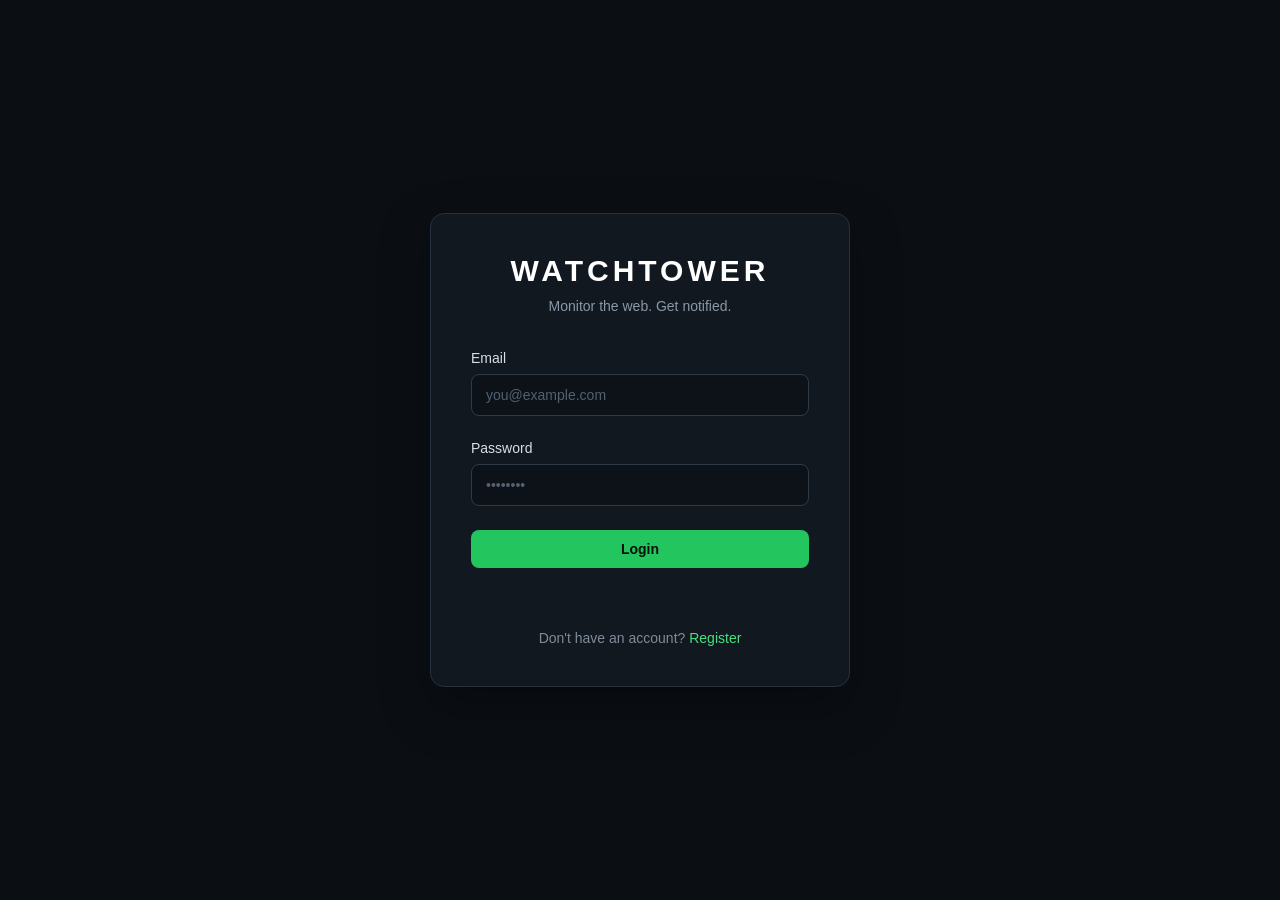
==== frontend/index.html @ 43a9a6f1 "Add monitoring rules and frontend" ====
<!DOCTYPE html>
<html lang="en">
<head>
    <meta charset="UTF-8">
    <meta name="viewport" content="width=device-width, initial-scale=1.0">
    <title>WatchTower — Login</title>

    <link rel="stylesheet" href="css/style.css">
</head>

<body>

    <main class="auth-container">

        <section class="auth-card">

            <div class="brand">
                <h1>WATCHTOWER</h1>
                <p>Monitor the web. Get notified.</p>
            </div>

            <form id="login-form">

                <div class="form-group">
                    <label for="email">Email</label>
                    <input
                        type="email"
                        id="email"
                        name="email"
                        placeholder="you@example.com"
                        required
                    >
                </div>

                <div class="form-group">
                    <label for="password">Password</label>
                    <input
                        type="password"
                        id="password"
                        name="password"
                        placeholder="••••••••"
                        required
                    >
                </div>

                <button type="submit" class="primary-button">
                    Login
                </button>

                <p id="login-error" class="error-message"></p>

            </form>

            <div class="auth-footer">
                <p>
                    Don't have an account?
                    <a href="#">Register</a>
                </p>
            </div>

        </section>

    </main>

    <script src="js/auth.js"></script>

</body>
</html>
---- frontend/css/style.css ----
* {
    box-sizing: border-box;
    margin: 0;
    padding: 0;
}

body {
    font-family: Arial, Helvetica, sans-serif;
    background: #0b0f14;
    color: #e6edf3;
    min-height: 100vh;
}

.auth-container {
    min-height: 100vh;
    display: flex;
    align-items: center;
    justify-content: center;
    padding: 24px;
}

.auth-card {
    width: 100%;
    max-width: 420px;
    background: #111820;
    border: 1px solid #26313d;
    border-radius: 14px;
    padding: 40px;
    box-shadow: 0 20px 50px rgba(0, 0, 0, 0.35);
}

.brand {
    text-align: center;
    margin-bottom: 36px;
}

.brand h1 {
    font-size: 30px;
    letter-spacing: 4px;
    color: #ffffff;
    margin-bottom: 10px;
}

.brand p {
    color: #8b98a7;
    font-size: 14px;
}

.form-group {
    margin-bottom: 20px;
}

.form-group label {
    display: block;
    margin-bottom: 8px;
    font-size: 14px;
    color: #c9d1d9;
}

.form-group input {
    width: 100%;
    padding: 12px 14px;
    border: 1px solid #303b48;
    border-radius: 8px;
    background: #0d131a;
    color: #ffffff;
    font-size: 15px;
    outline: none;
    transition: border-color 0.2s ease;
}

.form-group input:focus {
    border-color: #4ade80;
}

.form-group input::placeholder {
    color: #56616e;
}

.primary-button {
    width: 100%;
    padding: 13px;
    border: none;
    border-radius: 8px;
    background: #22c55e;
    color: #07130b;
    font-size: 15px;
    font-weight: 600;
    cursor: pointer;
    transition: background 0.2s ease;
}

.primary-button:hover {
    background: #4ade80;
}

.error-message {
    min-height: 20px;
    margin-top: 14px;
    text-align: center;
    color: #f87171;
    font-size: 14px;
}

.auth-footer {
    margin-top: 28px;
    text-align: center;
}

.auth-footer p {
    color: #7f8b99;
    font-size: 14px;
}

.auth-footer a {
    color: #4ade80;
    text-decoration: none;
}

.auth-footer a:hover {
    text-decoration: underline;
}

@media (max-width: 480px) {
    .auth-card {
        padding: 30px 24px;
    }

    .brand h1 {
        font-size: 26px;
    }
} 

/* ========================================
   DASHBOARD
======================================== */

.dashboard-layout {
    min-height: 100vh;
    display: flex;
    background: #0b0f14;
}


/* Sidebar */

.sidebar {
    width: 240px;
    min-height: 100vh;
    background: #0f151c;
    border-right: 1px solid #26313d;
    padding: 28px 18px;
}

.sidebar-brand {
    padding: 8px 12px 32px;
}

.sidebar-brand h1 {
    font-size: 20px;
    letter-spacing: 3px;
    color: #ffffff;
}

.sidebar-brand p {
    margin-top: 8px;
    font-size: 12px;
    color: #687686;
}

.sidebar-nav {
    display: flex;
    flex-direction: column;
    gap: 6px;
}

.nav-item {
    padding: 12px 14px;
    border-radius: 8px;
    color: #8b98a7;
    text-decoration: none;
    font-size: 14px;
    transition: all 0.2s ease;
}

.nav-item:hover {
    background: #161e27;
    color: #ffffff;
}

.nav-item.active {
    background: #17261d;
    color: #4ade80;
}

.nav-item.disabled {
    opacity: 0.45;
    cursor: default;
}


/* Main */

.dashboard-main {
    flex: 1;
    padding: 32px 40px;
    overflow-x: hidden;
}


/* Topbar */

.topbar {
    display: flex;
    justify-content: space-between;
    align-items: center;
    margin-bottom: 32px;
}

.topbar h2 {
    font-size: 26px;
    color: #ffffff;
}

.topbar p {
    margin-top: 6px;
    color: #7f8b99;
    font-size: 14px;
}

.topbar-user {
    display: flex;
    align-items: center;
    gap: 16px;
    color: #c9d1d9;
    font-size: 14px;
}

.logout-button {
    border: 1px solid #303b48;
    background: transparent;
    color: #aab5c1;
    padding: 8px 14px;
    border-radius: 7px;
    cursor: pointer;
}

.logout-button:hover {
    border-color: #f87171;
    color: #f87171;
}


/* Statistics */

.stats-grid {
    display: grid;
    grid-template-columns: repeat(3, 1fr);
    gap: 18px;
    margin-bottom: 38px;
}

.stat-card {
    background: #111820;
    border: 1px solid #26313d;
    border-radius: 12px;
    padding: 22px;
}

.stat-label {
    display: block;
    color: #7f8b99;
    font-size: 13px;
    margin-bottom: 10px;
}

.stat-card strong {
    display: block;
    font-size: 28px;
    color: #ffffff;
}


/* Tasks */

.tasks-section {
    width: 100%;
}

.section-header {
    display: flex;
    justify-content: space-between;
    align-items: center;
    margin-bottom: 18px;
}

.section-header h3 {
    color: #ffffff;
    font-size: 19px;
}

.section-header p {
    margin-top: 5px;
    color: #707d8c;
    font-size: 13px;
}

.add-task-button {
    width: auto;
    padding: 10px 16px;
}


/* Task cards */

.tasks-container {
    display: flex;
    flex-direction: column;
    gap: 14px;
}

.task-card {
    background: #111820;
    border: 1px solid #26313d;
    border-radius: 12px;
    padding: 22px;
    transition: border-color 0.2s ease;
}

.task-card:hover {
    border-color: #3a4857;
}

.task-card-header {
    display: flex;
    justify-content: space-between;
    align-items: flex-start;
    gap: 20px;
}

.task-name {
    font-size: 17px;
    font-weight: 600;
    color: #ffffff;
}

.task-url {
    margin-top: 7px;
    color: #718092;
    font-size: 13px;
    word-break: break-all;
}

.task-status {
    display: inline-flex;
    align-items: center;
    gap: 7px;
    font-size: 12px;
    font-weight: 600;
}

.status-dot {
    width: 8px;
    height: 8px;
    border-radius: 50%;
    background: #4ade80;
}

.task-status.paused {
    color: #fbbf24;
}

.task-status.paused .status-dot {
    background: #fbbf24;
}

.task-details {
    display: flex;
    gap: 24px;
    margin-top: 18px;
    color: #7f8b99;
    font-size: 13px;
}

.task-actions {
    display: flex;
    justify-content: flex-end;
    margin-top: 18px;
}

.view-task-button {
    border: 1px solid #303b48;
    background: transparent;
    color: #aab5c1;
    padding: 8px 14px;
    border-radius: 7px;
    cursor: pointer;
}

.view-task-button:hover {
    border-color: #4ade80;
    color: #4ade80;
}


/* Loading / empty states */

.loading-message,
.empty-message {
    padding: 40px;
    text-align: center;
    color: #687686;
    background: #111820;
    border: 1px solid #26313d;
    border-radius: 12px;
}

.error-message-dashboard {
    padding: 20px;
    text-align: center;
    color: #f87171;
    background: #1b1315;
    border: 1px solid #422126;
    border-radius: 10px;
}


/* Responsive */

@media (max-width: 900px) {

    .sidebar {
        width: 190px;
    }

    .dashboard-main {
        padding: 28px;
    }

    .stats-grid {
        grid-template-columns: 1fr;
    }
}

@media (max-width: 650px) {

    .dashboard-layout {
        display: block;
    }

    .sidebar {
        width: 100%;
        min-height: auto;
        border-right: none;
        border-bottom: 1px solid #26313d;
    }

    .sidebar-nav {
        flex-direction: row;
        overflow-x: auto;
    }

    .dashboard-main {
        padding: 22px;
    }

    .topbar {
        align-items: flex-start;
        gap: 20px;
        flex-direction: column;
    }

    .section-header {
        align-items: flex-start;
        gap: 16px;
        flex-direction: column;
    }

    .task-card-header {
        flex-direction: column;
    }
}


/* ========================================
   CREATE TASK
======================================== */

.create-task-section {
    max-width: 760px;
}

.create-task-card {
    background: #111820;
    border: 1px solid #26313d;
    border-radius: 12px;
    padding: 30px;
}

.form-group {
    margin-bottom: 24px;
}

.form-group label {
    display: block;
    margin-bottom: 8px;
    color: #d7dee7;
    font-size: 14px;
    font-weight: 500;
}

.form-group input,
.form-group textarea {
    width: 100%;
    box-sizing: border-box;
    padding: 12px 14px;
    border: 1px solid #303b48;
    border-radius: 8px;
    background: #0c1218;
    color: #ffffff;
    font-family: inherit;
    font-size: 14px;
    outline: none;
    transition: border-color 0.2s ease;
}

.form-group input::placeholder,
.form-group textarea::placeholder {
    color: #536171;
}

.form-group input:focus,
.form-group textarea:focus {
    border-color: #22c55e;
}

.form-group textarea {
    resize: vertical;
    min-height: 100px;
}

.form-group small {
    display: block;
    margin-top: 7px;
    color: #687686;
    font-size: 12px;
}
.form-group select {
    width: 100%;
    box-sizing: border-box;
    padding: 12px 14px;
    border: 1px solid #303b48;
    border-radius: 8px;
    background: #0c1218;
    color: #ffffff;
    font-family: inherit;
    font-size: 14px;
    outline: none;
    cursor: pointer;
    transition: border-color 0.2s ease;
}

.form-group select:focus {
    border-color: #22c55e;
}

.form-group select option {
    background: #0c1218;
    color: #ffffff;
}

.interval-input {
    display: flex;
    align-items: center;
    gap: 12px;
}

.interval-input input {
    width: 150px;
}

.interval-input span {
    color: #7f8b99;
    font-size: 14px;
}

.form-actions {
    display: flex;
    justify-content: flex-end;
    gap: 12px;
    margin-top: 30px;
    padding-top: 22px;
    border-top: 1px solid #26313d;
}

.primary-button,
.secondary-button {
    border-radius: 8px;
    padding: 11px 18px;
    font-family: inherit;
    font-size: 14px;
    font-weight: 600;
    cursor: pointer;
}

.primary-button {
    border: none;
    background: #22c55e;
    color: #07100a;
}

.primary-button:hover {
    background: #2dd669;
}

.primary-button:disabled {
    opacity: 0.6;
    cursor: not-allowed;
}

.secondary-button {
    border: 1px solid #303b48;
    background: transparent;
    color: #aab5c1;
}

.secondary-button:hover {
    border-color: #667586;
    color: #ffffff;
}

.form-message {
    display: none;
    padding: 11px 14px;
    border-radius: 8px;
    margin-top: 5px;
    font-size: 13px;
}

.form-message.success {
    display: block;
    background: #102419;
    border: 1px solid #1d5a32;
    color: #4ade80;
}

.form-message.error {
    display: block;
    background: #211416;
    border: 1px solid #54262b;
    color: #f87171;
}


/* ========================================
   TASK DETAILS
======================================== */

.page-container {
    min-height: 100vh;
    padding: 32px 40px;
    background: #0b0f14;
}


/* Page Header */

.page-header {
    margin-bottom: 24px;
}

.secondary-btn {
    border: 1px solid #303b48;
    background: transparent;
    color: #aab5c1;
    padding: 9px 15px;
    border-radius: 7px;
    font-family: inherit;
    font-size: 13px;
    cursor: pointer;
    transition: all 0.2s ease;
}

.secondary-btn:hover {
    border-color: #4ade80;
    color: #4ade80;
}


/* Task Information */

.task-details-card {
    background: #111820;
    border: 1px solid #26313d;
    border-radius: 12px;
    padding: 28px;
    margin-bottom: 36px;
}


.task-details-header {
    display: flex;
    justify-content: space-between;
    align-items: flex-start;
    gap: 24px;
}


.task-details-header h1 {
    font-size: 25px;
    color: #ffffff;
    font-weight: 600;
}


.task-details-header p {
    margin-top: 8px;
    color: #718092;
    font-size: 13px;
    word-break: break-all;
}


/* Status */

.status-badge {
    display: inline-flex;
    align-items: center;
    padding: 6px 11px;
    border-radius: 20px;
    background: #17261d;
    color: #4ade80;
    border: 1px solid #235c36;
    font-size: 12px;
    font-weight: 600;
    white-space: nowrap;
}


/* Task Metadata */

.task-meta {
    display: grid;
    grid-template-columns: repeat(3, 1fr);
    gap: 18px;
    margin-top: 28px;
    padding-top: 22px;
    border-top: 1px solid #26313d;
}


.task-meta-item {
    display: flex;
    flex-direction: column;
    gap: 7px;
}


.meta-label {
    color: #687686;
    font-size: 12px;
    text-transform: uppercase;
    letter-spacing: 0.5px;
}


.task-meta-item > span:last-child {
    color: #d7dee7;
    font-size: 14px;
}


/* Rules Section */

.rules-section {
    width: 100%;
}


.rules-section .section-header h2 {
    color: #ffffff;
    font-size: 20px;
}


.rules-section .section-header p {
    margin-top: 6px;
    color: #707d8c;
    font-size: 13px;
}


/* Add Rule Button */

.primary-btn {
    border: none;
    background: #22c55e;
    color: #07100a;
    padding: 10px 16px;
    border-radius: 8px;
    font-family: inherit;
    font-size: 13px;
    font-weight: 600;
    cursor: pointer;
    transition: background 0.2s ease;
}


.primary-btn:hover {
    background: #4ade80;
}


/* Rules */

#rules-container {
    display: flex;
    flex-direction: column;
    gap: 12px;
}


.rule-card {
    background: #111820;
    border: 1px solid #26313d;
    border-radius: 11px;
    padding: 20px;
    transition: border-color 0.2s ease;
}


.rule-card:hover {
    border-color: #3a4857;
}


.rule-card-header {
    display: flex;
    justify-content: space-between;
    align-items: center;
    gap: 20px;
}


.rule-type {
    color: #ffffff;
    font-size: 15px;
    font-weight: 600;
}


.rule-condition {
    margin-top: 7px;
    color: #8b98a7;
    font-size: 13px;
}


.rule-status {
    padding: 5px 10px;
    border-radius: 16px;
    background: #17261d;
    color: #4ade80;
    border: 1px solid #235c36;
    font-size: 11px;
    font-weight: 600;
    white-space: nowrap;
}


/* Empty State */

.empty-state {
    padding: 36px;
    text-align: center;
    color: #687686;
    background: #111820;
    border: 1px solid #26313d;
    border-radius: 11px;
}


/* Task Details Responsive */

@media (max-width: 700px) {

    .page-container {
        padding: 24px 20px;
    }

    .task-details-header {
        flex-direction: column;
    }

    .task-meta {
        grid-template-columns: 1fr;
    }

    .rules-section .section-header {
        flex-direction: column;
        align-items: flex-start;
    }

    .rule-card-header {
        align-items: flex-start;
        flex-direction: column;
    }

}
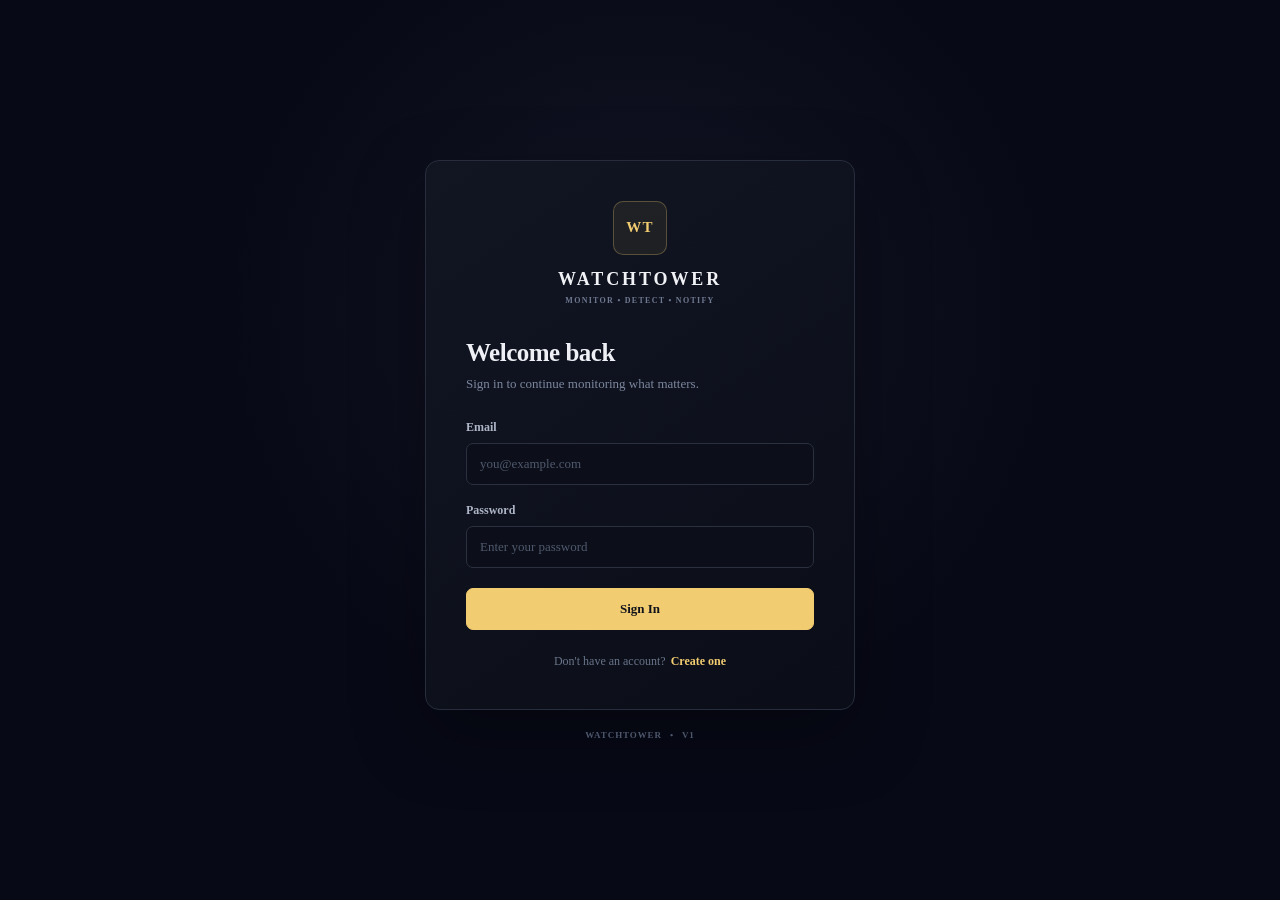
==== commit 4b67d11e: "Update frontend startup routing" ====
--- a/frontend/index.html
+++ b/frontend/index.html
@@ -1,68 +1,56 @@
 <!DOCTYPE html>
 <html lang="en">
+
 <head>
+
     <meta charset="UTF-8">
-    <meta name="viewport" content="width=device-width, initial-scale=1.0">
-    <title>WatchTower — Login</title>
 
-    <link rel="stylesheet" href="css/style.css">
+    <meta
+        name="viewport"
+        content="width=device-width, initial-scale=1.0"
+    >
+
+    <title>WatchTower</title>
+
 </head>
+
 
 <body>
 
-    <main class="auth-container">
+    <script>
 
-        <section class="auth-card">
+        /*
+         * WatchTower
+         * Application entry point
+         *
+         * Decides where the user should start:
+         *
+         * - Existing session → Dashboard
+         * - No session       → Login
+         */
 
-            <div class="brand">
-                <h1>WATCHTOWER</h1>
-                <p>Monitor the web. Get notified.</p>
-            </div>
+        const ACCESS_TOKEN_KEY = "access_token";
 
-            <form id="login-form">
+        const token =
+            localStorage.getItem(ACCESS_TOKEN_KEY);
 
-                <div class="form-group">
-                    <label for="email">Email</label>
-                    <input
-                        type="email"
-                        id="email"
-                        name="email"
-                        placeholder="you@example.com"
-                        required
-                    >
-                </div>
 
-                <div class="form-group">
-                    <label for="password">Password</label>
-                    <input
-                        type="password"
-                        id="password"
-                        name="password"
-                        placeholder="••••••••"
-                        required
-                    >
-                </div>
+        if (token) {
 
-                <button type="submit" class="primary-button">
-                    Login
-                </button>
+            window.location.replace(
+                "pages/dashboard.html"
+            );
 
-                <p id="login-error" class="error-message"></p>
+        } else {
 
-            </form>
+            window.location.replace(
+                "pages/login.html"
+            );
 
-            <div class="auth-footer">
-                <p>
-                    Don't have an account?
-                    <a href="#">Register</a>
-                </p>
-            </div>
+        }
 
-        </section>
-
-    </main>
-
-    <script src="js/auth.js"></script>
+    </script>
 
 </body>
+
 </html>
